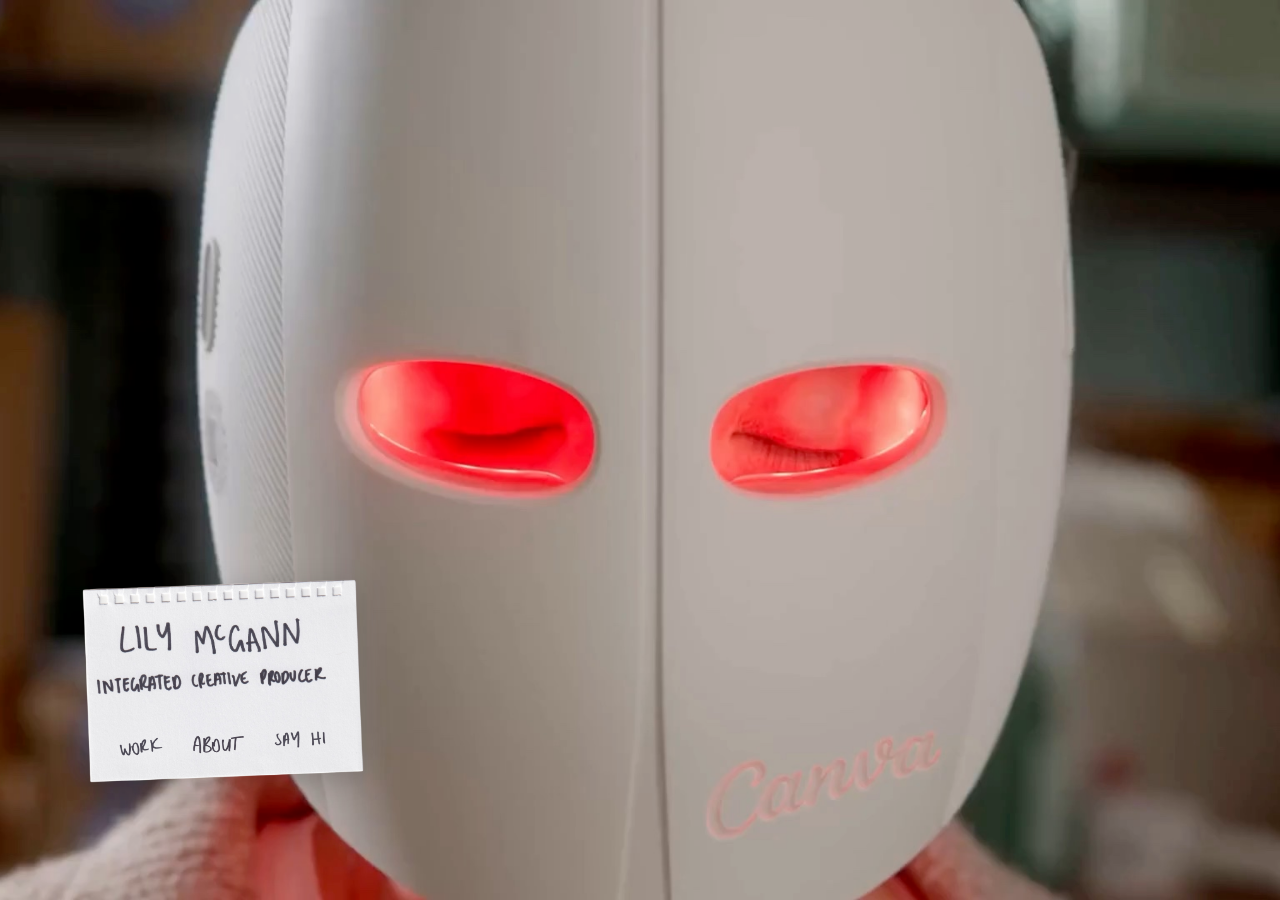
==== index.html @ c3b5fcca "Handwritten home nav; name top left, page name top right - Home notebook WORK / ABOUT / SAY HI use L" ====
<!doctype html>
<html lang="en-AU">
<head>
  <meta charset="utf-8">
  <meta name="viewport" content="width=device-width, initial-scale=1, viewport-fit=cover">
  <title>Lily McGann — Integrated Creative Producer</title>
  <meta name="description" content="Lily McGann is an integrated creative producer based in Sydney, with 10+ years across in-house and agency.">
  <link rel="canonical" href="https://lilymcgann.com/">
  <meta property="og:title" content="Lily McGann — Integrated Creative Producer">
  <meta property="og:description" content="Lily McGann is an integrated creative producer based in Sydney, with 10+ years across in-house and agency.">
  <meta property="og:image" content="https://lilymcgann.com/media/home/home-poster.jpg">
  <meta property="og:url" content="https://lilymcgann.com/">
  <meta property="og:type" content="website">
  <meta name="theme-color" content="#f8f7fd">
  <link rel="icon" href="favicon.svg" type="image/svg+xml">
  <link rel="icon" href="favicon-32.png" type="image/png" sizes="32x32">
  <link rel="apple-touch-icon" href="apple-touch-icon.png">
  <link rel="preload" as="image" href="media/home/home-poster.jpg">
  <link rel="stylesheet" href="style.css">
</head>
<body class="is-home">
  <main class="home" aria-label="Lily McGann — Integrated Creative Producer">
    <video class="home__video" autoplay muted loop playsinline preload="auto" aria-hidden="true"></video>
    <div class="home__note note-card">
      <img class="note-card__img" alt="">
      <nav class="home__nav" aria-label="Main">
        <a href="/work" data-page="work" data-text="Work" data-hw="work">Work</a>
        <a href="/about" data-page="about" data-text="About" data-hw="about">About</a>
        <a href="/say-hi" data-page="say-hi" data-text="Say hi" data-hw="say-hi">Say hi</a>
      </nav>
    </div>
  </main>
  <script src="content.js"></script>
  <script src="main.js"></script>
</body>
</html>
---- style.css ----
/* Lily McGann — portfolio styles. Colours and sizes live in :root. */
:root {
  --bg: #f8f7fd;          /* soft lavender-white page colour from the Canva layout */
  --ink: #1d1d1f;
  --muted: #6b6a73;
  --gutter: clamp(16px, 4.4vw, 60px);
  --grid-gap: clamp(8px, 1.5vw, 21px);
  --label: 400 13px/1.2 "Helvetica Neue", Helvetica, Arial, sans-serif;
  --body: 400 clamp(13px, 1.05vw, 15px)/1.45 "Helvetica Neue", Helvetica, Arial, sans-serif;
}

*, *::before, *::after { box-sizing: border-box; }
html { scroll-behavior: smooth; -webkit-text-size-adjust: 100%; }
@media (prefers-reduced-motion: reduce) { html { scroll-behavior: auto; } }
body { margin: 0; background: var(--bg); color: var(--ink); font: var(--body); }
img, video { display: block; max-width: 100%; }
a { color: inherit; text-decoration: none; }
a:focus-visible, button:focus-visible { outline: 2px solid currentColor; outline-offset: 3px; }
h1, h2 { margin: 0; font: inherit; }

/* ---------- HOME ---------- */
.home { position: relative; height: 100vh; height: 100svh; min-height: 420px; overflow: hidden; background: #111; }
.home__video { position: absolute; inset: 0; width: 100%; height: 100%; object-fit: cover; }

.note-card { position: absolute; z-index: 2; }
.note-card__img { width: 100%; height: auto; filter: drop-shadow(0 6px 14px rgba(0,0,0,.18)); user-select: none; -webkit-user-drag: none; }
.home__nav {
  position: absolute; left: 0; right: 0; display: flex; justify-content: center; gap: 13%;
  font: 400 clamp(9px, .82vw, 13px)/1 Arial, Helvetica, sans-serif; letter-spacing: .02em; text-transform: uppercase;
}
/* Regular weight; bold on hover. The hidden bold copy (::after) reserves the bold width so nothing shifts. */
.home__nav a { padding: 6px 2px; display: inline-flex; flex-direction: column; align-items: center; }
.home__nav a::after { content: attr(data-text); font-weight: 700; height: 0; overflow: hidden; visibility: hidden; }
.home__nav a:hover, .home__nav a:focus-visible { font-weight: 700; }
/* Handwritten nav: sized as a share of the card's width (cqw) so it scales with the notebook.
   --hw-cq is that share per PNG pixel. Hover fades instead of going bold. */
.home__note { container-type: inline-size; }
.home__nav:has(.hw) { gap: 9%; }
.home__nav .hw { --hw-cq: .026; width: calc(var(--nw, 0) * var(--hw-cq) * 1cqw); }
.home__nav a.has-hw::after { content: none; }
.home__nav a.has-hw { transition: opacity .2s ease; }
.home__nav a.has-hw:hover, .home__nav a.has-hw:focus-visible { opacity: .55; }

/* ---------- SHARED PAGE FRAME ---------- */
.page {
  min-height: 100vh; min-height: 100svh;
  display: grid; grid-template-rows: auto 1fr auto;
  padding: clamp(28px, 8.5vh, 65px) 0 clamp(28px, 6vh, 50px);
}
.page__head, .page__foot {
  display: flex; justify-content: space-between; align-items: center;
  padding: 0 var(--gutter); font: var(--label); text-transform: uppercase;
}
.page__foot a:hover, .page__head a:hover { text-decoration: underline; text-underline-offset: 3px; }

/* ---------- HANDWRITING (header/footer labels + arrows, see content.js → handwriting) ----------
   Every PNG has the same pen thickness (24px), so one scale sizes them all consistently. */
:root { --hw-scale: .1; }
[data-hw="name"] { --hw-k: .8; }   /* the name was written bigger on the page, so shrink it a touch to balance */
.hw { display: block; width: calc(var(--nw, 0) * 1px * var(--hw-scale) * var(--hw-k, 1)); height: auto; max-width: none; user-select: none; -webkit-user-drag: none; }
.has-hw, .hw-arrow { display: inline-block; vertical-align: middle; line-height: 0; }
.page__head a, .page__foot a { display: inline-flex; align-items: center; gap: 10px; }
.page__head a:hover, .page__foot a:hover { text-decoration: none; opacity: .6; }
.hw-arrow--left .hw { transform: scaleX(-1); }
/* ↑ = the → drawing rotated; the box swaps width/height so it takes up the right space. */
.hw-arrow--up { --hw-k: .6; position: relative; width: calc(var(--ah, 0) * 1px * var(--hw-scale) * var(--hw-k)); height: calc(var(--aw, 0) * 1px * var(--hw-scale) * var(--hw-k)); }
.hw-arrow--up .hw { position: absolute; left: 50%; top: 50%; transform: translate(-50%, -50%) rotate(-90deg); }

/* ---------- WORK GRID ---------- */
.work-grid {
  list-style: none; margin: 0; padding: clamp(32px, 11vh, 90px) 0 clamp(32px, 11vh, 90px);
  display: grid; grid-template-columns: repeat(5, 1fr); gap: var(--grid-gap); align-content: start;
}
.work-tile { position: relative; display: block; width: 100%; padding: 0; border: 0; background: #ddd; cursor: pointer; aspect-ratio: 2 / 1; overflow: hidden; }
.work-tile img { width: 100%; height: 100%; object-fit: cover; transition: transform .5s ease, filter .3s ease; }
@media (hover: hover) {
  .work-tile:hover img { transform: scale(1.04); filter: brightness(.85); }
}

/* ---------- PAPER NOTES (About / Say hi) ----------
   The picture is stretched behind the text so the card always fits its words. */
.paper { position: relative; aspect-ratio: var(--ar, 1.4); container-type: inline-size; }
.paper__img { position: absolute; inset: 0; width: 100%; height: 100%; object-fit: fill; filter: drop-shadow(0 2px 4px rgba(0,0,0,.06)); }
/* Text size is a fraction of the card width (cqw), so it always lands where it did in Canva. */
.paper__text { position: relative; padding: calc(var(--top, 35%) / var(--ar, 1.4)) 8.4% 6% 7.8%; font-size: var(--fs, 3.45cqw); line-height: 1.45; }
.paper__text p { margin: 0 0 1.45em; }
.paper__text p:last-child { margin-bottom: 0; }
.paper__text--center { text-align: center; }
.paper__text--center a { display: block; text-decoration: underline; text-underline-offset: 2px; line-height: 1.35; }
.paper__text--center a:hover { color: var(--muted); }

/* ---------- ABOUT ---------- */
/* Matches the Canva layout: photo ~25vw wide, notebook ~28vw, both centred vertically on the page. */
.about { display: flex; align-items: center; align-self: center; gap: clamp(16px, 3.5vw, 56px); padding: clamp(24px, 4vh, 40px) var(--gutter); }
.about__photo { width: clamp(180px, 25vw, 420px); aspect-ratio: 341 / 425; object-fit: cover; }
.about__note { width: clamp(300px, 28vw, 460px); }

/* ---------- SAY HI ---------- */
.sayhi { display: grid; place-items: center; padding: 40px var(--gutter); }
.sayhi__note { width: clamp(270px, 23vw, 380px); transform: rotate(.6deg); }
.sayhi__note .paper__text { padding-left: 6%; padding-right: 6%; }

/* ---------- LIGHTBOX ---------- */
/* Pop-up = [← arrow] [video] [→ arrow]. --nav is the space each arrow column takes. */
.lightbox { --nav: 64px; width: min(1200px + 2 * var(--nav), 96vw, 80vh * 16 / 9 + 2 * var(--nav)); max-height: 92vh; padding: 0; border: 0; background: transparent; color: #fff; overflow: visible; }
.lightbox::backdrop { background: rgba(10, 10, 14, .9); }
.lightbox__stage { display: grid; grid-template-columns: var(--nav) minmax(0, 1fr) var(--nav); align-items: center; }
.lightbox__frame { position: relative; aspect-ratio: 16 / 9; background: #000; }
/* Plain arrows, no circle. The button keeps a 44px tap area around the glyph. */
.lightbox__nav {
  justify-self: center; display: grid; place-items: center; width: 44px; height: 44px; padding: 0;
  border: 0; background: none; color: #fff; font: 400 22px/1 Arial, Helvetica, sans-serif;
  cursor: pointer; opacity: .75; transition: opacity .2s ease;
}
.lightbox__nav:hover, .lightbox__nav:focus-visible { opacity: 1; }
/* Drawn arrows in the pop-up: turned white for the dark backdrop, fixed size. */
.lightbox__nav .hw { width: 42px !important; filter: brightness(0) invert(1); }
/* No focus rectangles in the pop-up. Tabbing to Close underlines it instead, so keyboard users still see where they are. */
.lightbox:focus, .lightbox__nav:focus, .lightbox__close:focus { outline: none; }
.lightbox__close:focus-visible { text-decoration: underline; text-underline-offset: 3px; }
.lightbox__nav--prev { grid-column: 1; grid-row: 1; }
.lightbox__nav--next { grid-column: 3; grid-row: 1; }
.lightbox__frame { grid-column: 2; grid-row: 1; }
.lightbox__caption { grid-column: 2; grid-row: 2; }
.lightbox__video { width: 100%; height: 100%; object-fit: contain; }
.lightbox__embed { position: absolute; inset: 0; width: 100%; height: 100%; border: 0; background: #000; }
/* Social (TikTok / Instagram) posts are portrait, so the pop-up turns tall and narrow. */
.lightbox.is-tall { width: calc(min(80vh, (92vw - 2 * var(--nav)) * 16 / 9) * 9 / 16 + 2 * var(--nav)); }
.lightbox [hidden] { display: none !important; }
.lightbox.is-tall .lightbox__frame { aspect-ratio: 9 / 16; max-height: none; }
.lightbox__soon { position: absolute; inset: 0; display: grid; place-items: center; font: var(--label); text-transform: uppercase; background: center / cover no-repeat; }
.lightbox__soon::before { content: ""; position: absolute; inset: 0; background: rgba(0,0,0,.55); }
.lightbox__soon > * , .lightbox__soon { isolation: isolate; }
.lightbox__close { position: absolute; top: -38px; right: var(--nav); padding: 8px 0; border: 0; background: none; color: #fff; font: var(--label); text-transform: uppercase; cursor: pointer; }
.lightbox__caption { margin: 14px 0 0; font: var(--label); text-transform: uppercase; letter-spacing: .02em; }
.lightbox__caption span { color: #aaa; }
.lightbox[open] { animation: fade .25s ease; }
@keyframes fade { from { opacity: 0; transform: translateY(8px); } }

/* ---------- RESPONSIVE ---------- */
@media (max-width: 1100px) {
  .work-grid { grid-template-columns: repeat(3, 1fr); }
}
@media (max-width: 720px) {
  .work-grid { grid-template-columns: repeat(2, 1fr); padding-left: 0; padding-right: 0; }
  .about { flex-direction: column; align-items: stretch; }
  .about__photo { width: 100%; max-width: 460px; } /* same width as the notebook below, so the edges line up */
  .about__note { width: 100%; max-width: 460px; }
  .sayhi__note { width: min(100%, 340px); }
  .home__nav { font-size: clamp(10px, 2.9vw, 13px); }
  /* Phones: arrows sit under the video, on the same line as the caption: ←  ORGANIC SOCIAL · CANVA · PRODUCER  → */
  .lightbox { --nav: 0px; width: 92vw; }
  .lightbox.is-tall { width: calc(min(72vh, 92vw * 16 / 9) * 9 / 16); }
  .lightbox__stage { grid-template-columns: auto 1fr auto; column-gap: 8px; }
  .lightbox__frame { grid-column: 1 / -1; }
  .lightbox__nav, .lightbox__caption { grid-row: 2; margin-top: 8px; }
  .lightbox__nav { width: auto; height: auto; padding: 6px 2px; font-size: 18px; opacity: 1; }
  .lightbox__nav .hw { width: 32px !important; }
  :root { --hw-scale: .08; }
  .lightbox__nav--prev { grid-column: 1; }
  .lightbox__caption { grid-column: 2; margin: 8px 0 0; text-align: center; align-self: center; }
  .lightbox__nav--next { grid-column: 3; }
}
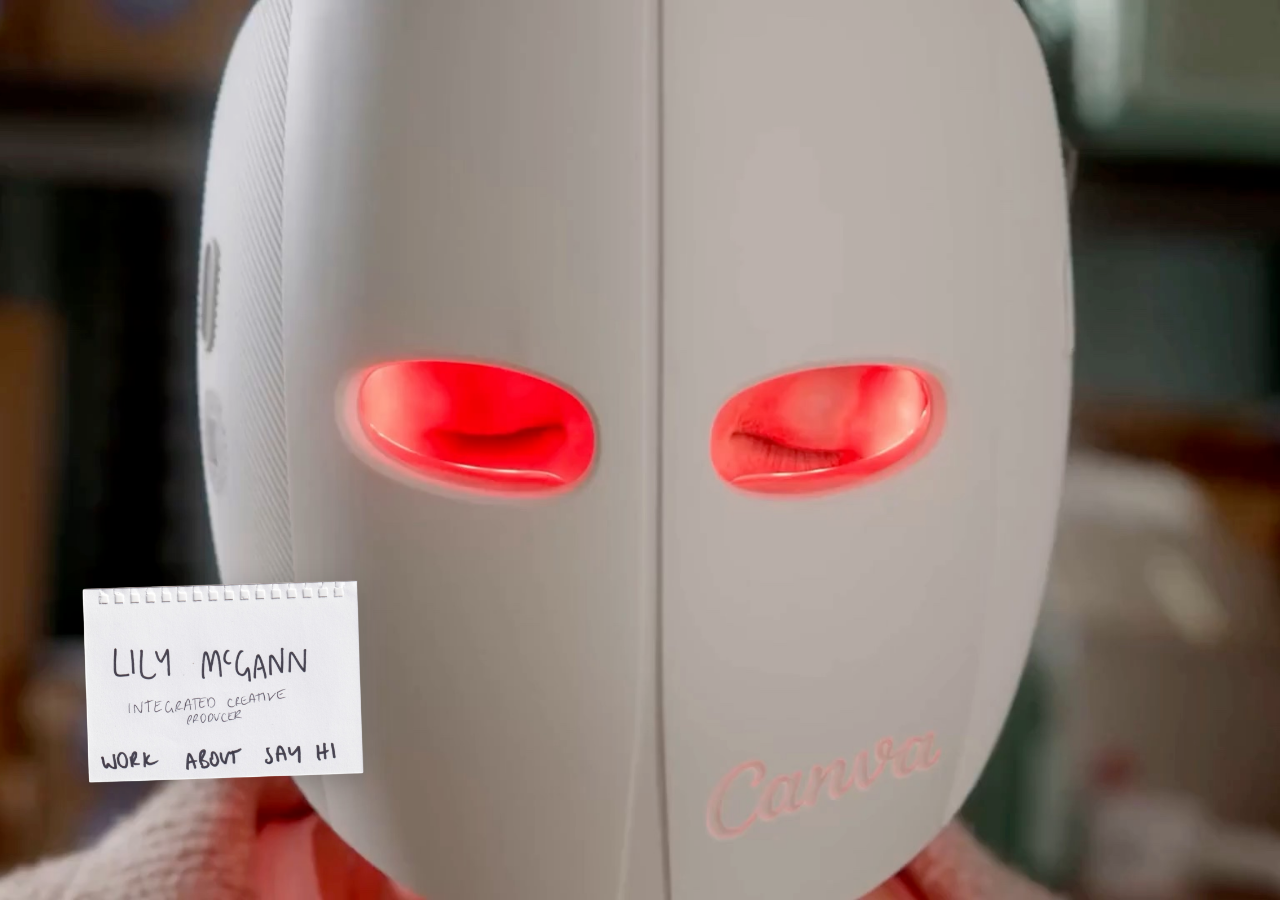
==== commit 1003a25a: "Home: new notebook with handwritten nav, invisible buttons over each word - note-home.png is Lily's " ====
--- a/index.html
+++ b/index.html
@@ -24,9 +24,9 @@
     <div class="home__note note-card">
       <img class="note-card__img" alt="">
       <nav class="home__nav" aria-label="Main">
-        <a href="/work" data-page="work" data-text="Work" data-hw="work">Work</a>
-        <a href="/about" data-page="about" data-text="About" data-hw="about">About</a>
-        <a href="/say-hi" data-page="say-hi" data-text="Say hi" data-hw="say-hi">Say hi</a>
+        <a href="/work" data-page="work" data-text="Work">Work</a>
+        <a href="/about" data-page="about" data-text="About">About</a>
+        <a href="/say-hi" data-page="say-hi" data-text="Say hi">Say hi</a>
       </nav>
     </div>
   </main>
--- a/style.css
+++ b/style.css
@@ -32,6 +32,19 @@
 .home__nav a { padding: 6px 2px; display: inline-flex; flex-direction: column; align-items: center; }
 .home__nav a::after { content: attr(data-text); font-weight: 700; height: 0; overflow: hidden; visibility: hidden; }
 .home__nav a:hover, .home__nav a:focus-visible { font-weight: 700; }
+/* Hotspot nav: the words are drawn in the card picture; each link is an invisible box over its word.
+   Hover/focus swipes a pink highlighter across the word (multiply blend, so the ink shows through). */
+.home__nav--hotspots { inset: 0; display: block; }
+.home__nav--hotspots a { position: absolute; display: block; padding: 0; border-radius: 4px; }
+.home__nav--hotspots a::after { content: none; }
+.home__nav--hotspots a::before {
+  content: ""; position: absolute; left: -2%; right: -2%; top: 30%; bottom: 22%;
+  background: #ff97e1; mix-blend-mode: multiply; opacity: .55; border-radius: 3px;
+  transform: rotate(-2.5deg) scaleX(0); transform-origin: left center; transition: transform .28s ease;
+}
+.home__nav--hotspots a:hover, .home__nav--hotspots a:focus-visible { font-weight: inherit; }
+.home__nav--hotspots a:hover::before, .home__nav--hotspots a:focus-visible::before { transform: rotate(-2.5deg) scaleX(1); }
+.home__nav--hotspots a:focus { outline: none; }
 /* Handwritten nav: sized as a share of the card's width (cqw) so it scales with the notebook.
    --hw-cq is that share per PNG pixel. Hover fades instead of going bold. */
 .home__note { container-type: inline-size; }
